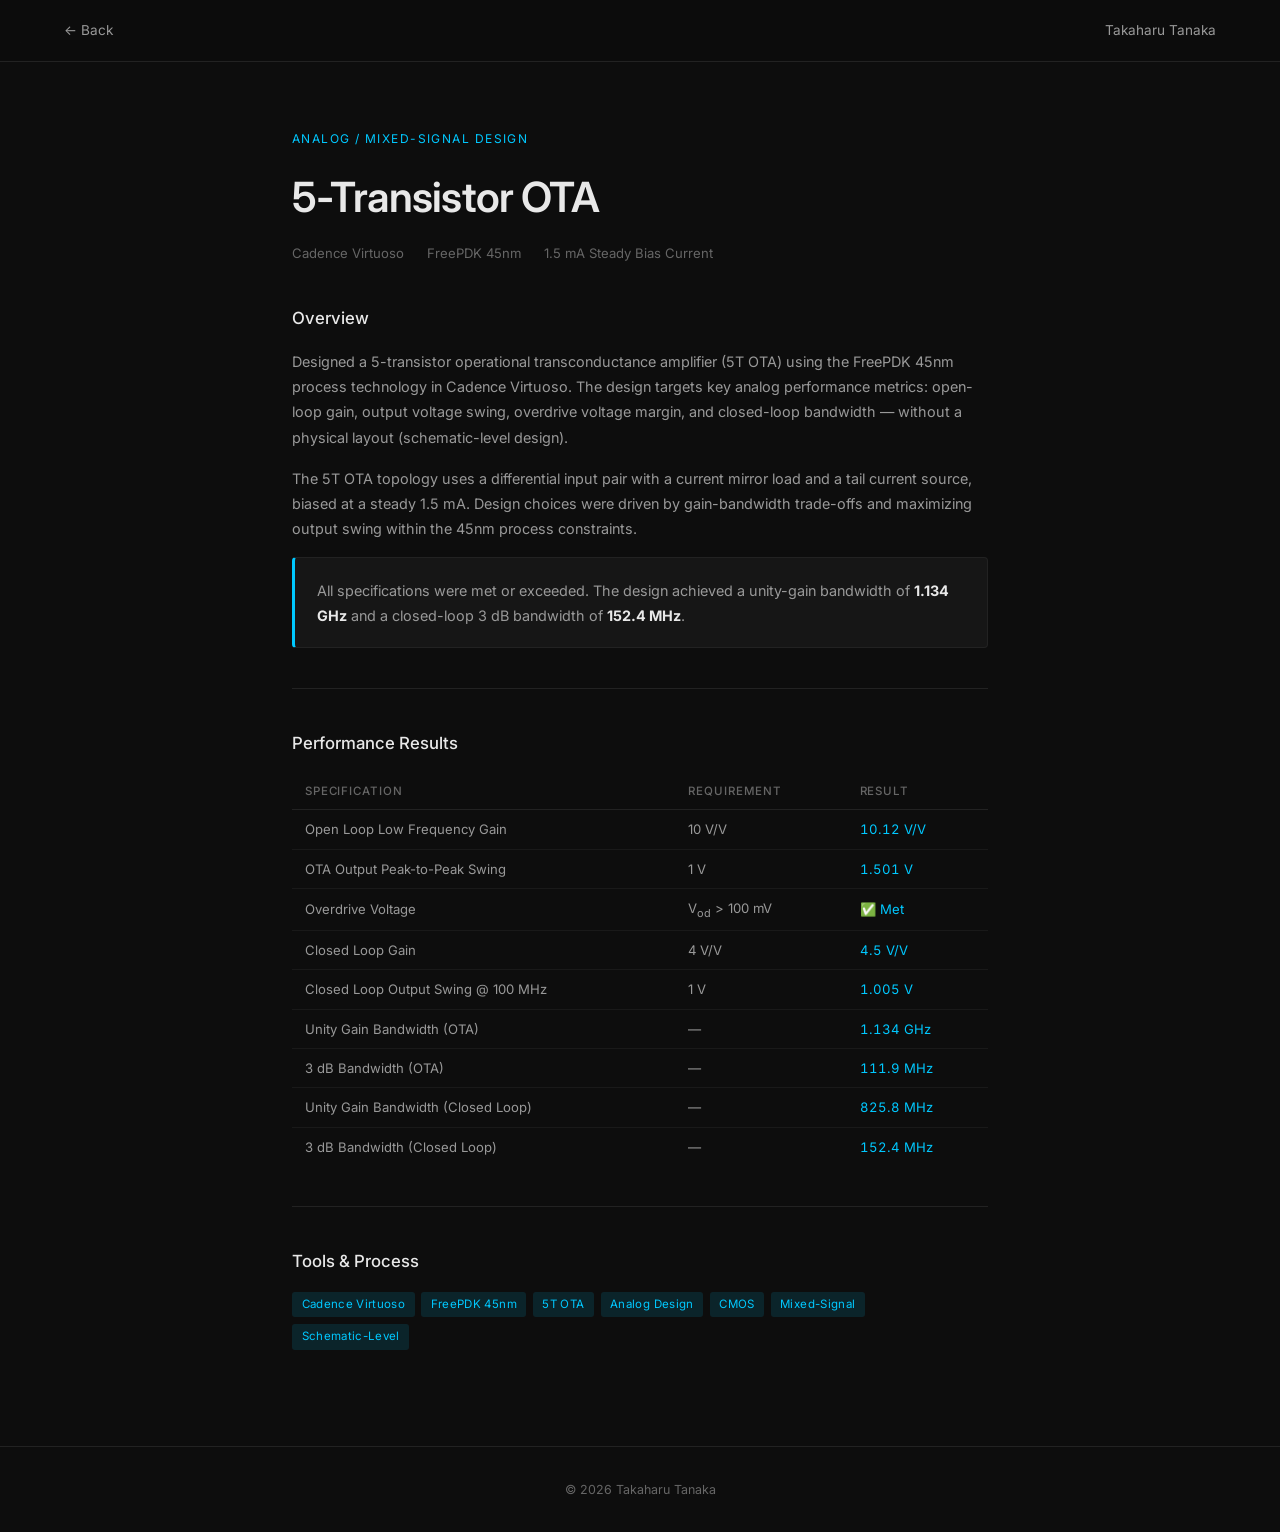
==== projects/5t-ota.html @ 10504272 "Initial portfolio commit" ====
<!DOCTYPE html>
<html lang="en">
<head>
  <meta charset="UTF-8" />
  <meta name="viewport" content="width=device-width, initial-scale=1.0" />
  <title>5T OTA Design — Takaharu Tanaka</title>
  <link href="https://fonts.googleapis.com/css2?family=Inter:wght@300;400;500;600&display=swap" rel="stylesheet" />
  <style>
    *, *::before, *::after { box-sizing: border-box; margin: 0; padding: 0; }
    :root {
      --bg: #0d0d0d; --surface: #161616; --border: #222;
      --accent: #00c8ff; --accent-dim: rgba(0,200,255,0.12);
      --text: #e8e8e8; --muted: #666; --sub: #999;
    }
    body { background: var(--bg); color: var(--text); font-family: 'Inter', sans-serif; font-size: 15px; line-height: 1.7; }

    nav {
      position: fixed; top: 0; left: 0; right: 0; z-index: 100;
      display: flex; justify-content: space-between; align-items: center;
      padding: 1.2rem 4rem;
      background: rgba(13,13,13,0.85); backdrop-filter: blur(12px);
      border-bottom: 1px solid var(--border);
    }
    nav a { color: var(--sub); text-decoration: none; font-size: 0.85rem; transition: color 0.2s; }
    nav a:hover { color: var(--accent); }
    nav .back { display: flex; align-items: center; gap: 0.4rem; }

    main { max-width: 760px; margin: 0 auto; padding: 8rem 2rem 6rem; }

    .project-tag {
      font-size: 0.75rem; letter-spacing: 0.12em; text-transform: uppercase;
      color: var(--accent); margin-bottom: 0.8rem;
    }
    h1 { font-size: clamp(1.8rem, 4vw, 2.6rem); font-weight: 600; letter-spacing: -0.02em; margin-bottom: 0.6rem; }
    .meta { font-size: 0.82rem; color: var(--muted); margin-bottom: 2.5rem; }
    .meta span { margin-right: 1.2rem; }

    .divider { width: 100%; height: 1px; background: var(--border); margin: 2.5rem 0; }

    h2 { font-size: 1.05rem; font-weight: 500; color: var(--text); margin-bottom: 1rem; }

    p { font-size: 0.9rem; color: var(--sub); line-height: 1.75; margin-bottom: 1rem; }

    .specs-table { width: 100%; border-collapse: collapse; font-size: 0.82rem; margin-bottom: 1.5rem; }
    .specs-table thead tr { border-bottom: 1px solid var(--border); }
    .specs-table th {
      text-align: left; padding: 0.5rem 0.8rem;
      color: var(--muted); font-weight: 500; font-size: 0.72rem;
      letter-spacing: 0.08em; text-transform: uppercase;
    }
    .specs-table td { padding: 0.5rem 0.8rem; color: var(--sub); border-bottom: 1px solid rgba(34,34,34,0.6); }
    .specs-table td:last-child { color: var(--accent); font-variant-numeric: tabular-nums; }
    .specs-table tr:last-child td { border-bottom: none; }

    .tag-row { display: flex; flex-wrap: wrap; gap: 0.4rem; margin-top: 0.5rem; }
    .tag {
      font-size: 0.72rem; background: var(--accent-dim); color: var(--accent);
      padding: 0.2rem 0.6rem; border-radius: 3px; letter-spacing: 0.03em;
    }

    .highlight-box {
      background: var(--surface); border: 1px solid var(--border);
      border-left: 3px solid var(--accent);
      border-radius: 4px; padding: 1.2rem 1.4rem; margin-bottom: 1.5rem;
    }
    .highlight-box p { margin-bottom: 0; }

    footer { text-align: center; padding: 2rem; font-size: 0.78rem; color: var(--muted); border-top: 1px solid var(--border); }
  </style>
</head>
<body>

<nav>
  <a class="back" href="../index.html">← Back</a>
  <a href="../index.html">Takaharu Tanaka</a>
</nav>

<main>
  <p class="project-tag">Analog / Mixed-Signal Design</p>
  <h1>5-Transistor OTA</h1>
  <div class="meta">
    <span>Cadence Virtuoso</span>
    <span>FreePDK 45nm</span>
    <span>1.5 mA Steady Bias Current</span>
  </div>

  <h2>Overview</h2>
  <p>
    Designed a 5-transistor operational transconductance amplifier (5T OTA) using the FreePDK 45nm process technology
    in Cadence Virtuoso. The design targets key analog performance metrics: open-loop gain, output voltage swing,
    overdrive voltage margin, and closed-loop bandwidth — without a physical layout (schematic-level design).
  </p>
  <p>
    The 5T OTA topology uses a differential input pair with a current mirror load and a tail current source,
    biased at a steady 1.5 mA. Design choices were driven by gain-bandwidth trade-offs and maximizing output swing
    within the 45nm process constraints.
  </p>

  <div class="highlight-box">
    <p>All specifications were met or exceeded. The design achieved a unity-gain bandwidth of <strong style="color:var(--text)">1.134 GHz</strong> and a closed-loop 3 dB bandwidth of <strong style="color:var(--text)">152.4 MHz</strong>.</p>
  </div>

  <div class="divider"></div>

  <h2>Performance Results</h2>
  <table class="specs-table">
    <thead>
      <tr>
        <th>Specification</th>
        <th>Requirement</th>
        <th>Result</th>
      </tr>
    </thead>
    <tbody>
      <tr><td>Open Loop Low Frequency Gain</td><td>10 V/V</td><td>10.12 V/V</td></tr>
      <tr><td>OTA Output Peak-to-Peak Swing</td><td>1 V</td><td>1.501 V</td></tr>
      <tr><td>Overdrive Voltage</td><td>V<sub>od</sub> &gt; 100 mV</td><td>✅ Met</td></tr>
      <tr><td>Closed Loop Gain</td><td>4 V/V</td><td>4.5 V/V</td></tr>
      <tr><td>Closed Loop Output Swing @ 100 MHz</td><td>1 V</td><td>1.005 V</td></tr>
      <tr><td>Unity Gain Bandwidth (OTA)</td><td>—</td><td>1.134 GHz</td></tr>
      <tr><td>3 dB Bandwidth (OTA)</td><td>—</td><td>111.9 MHz</td></tr>
      <tr><td>Unity Gain Bandwidth (Closed Loop)</td><td>—</td><td>825.8 MHz</td></tr>
      <tr><td>3 dB Bandwidth (Closed Loop)</td><td>—</td><td>152.4 MHz</td></tr>
    </tbody>
  </table>

  <div class="divider"></div>

  <h2>Tools & Process</h2>
  <div class="tag-row">
    <span class="tag">Cadence Virtuoso</span>
    <span class="tag">FreePDK 45nm</span>
    <span class="tag">5T OTA</span>
    <span class="tag">Analog Design</span>
    <span class="tag">CMOS</span>
    <span class="tag">Mixed-Signal</span>
    <span class="tag">Schematic-Level</span>
  </div>
</main>

<footer>&copy; 2026 Takaharu Tanaka</footer>
</body>
</html>
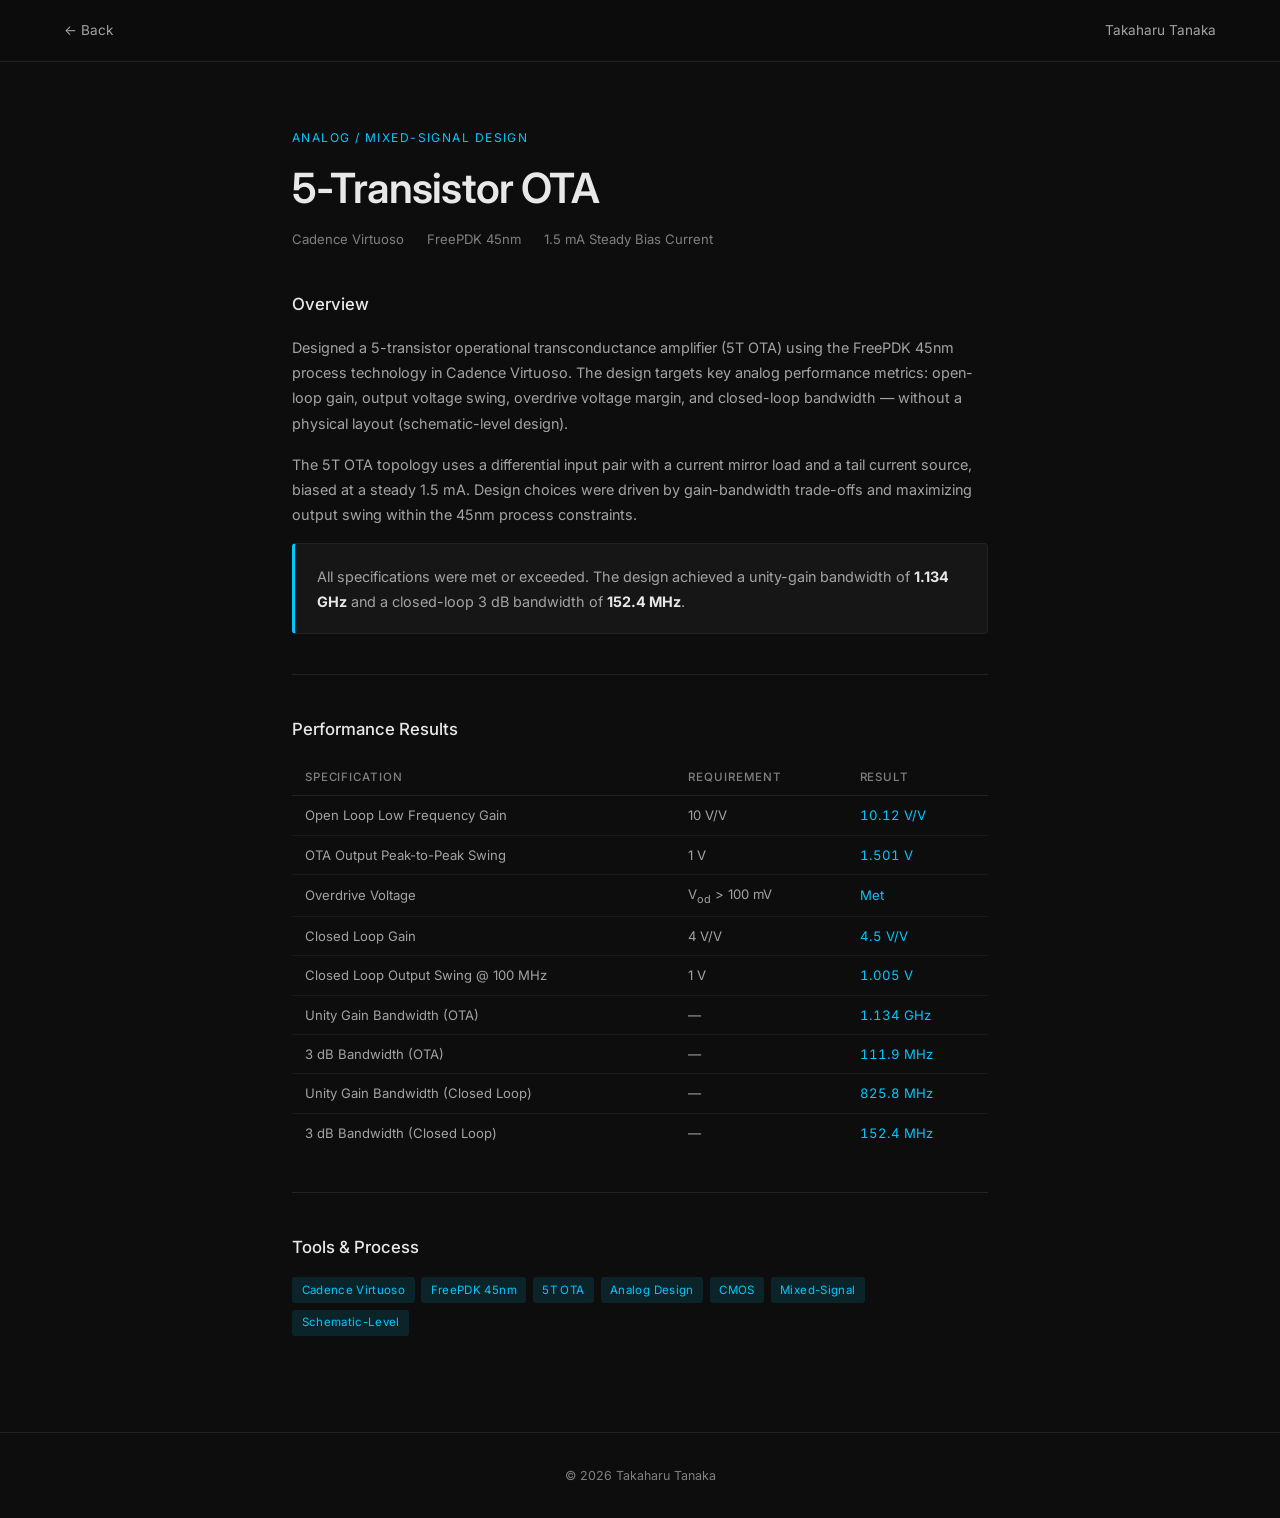
==== commit b6e28c98: "Extract shared stylesheet and fix accessibility, mobile, and metadata gaps - Move the five duplicate" ====
--- a/projects/5t-ota.html
+++ b/projects/5t-ota.html
@@ -4,71 +4,17 @@
   <meta charset="UTF-8" />
   <meta name="viewport" content="width=device-width, initial-scale=1.0" />
   <title>5T OTA Design — Takaharu Tanaka</title>
-  <link href="https://fonts.googleapis.com/css2?family=Inter:wght@300;400;500;600&display=swap" rel="stylesheet" />
-  <style>
-    *, *::before, *::after { box-sizing: border-box; margin: 0; padding: 0; }
-    :root {
-      --bg: #0d0d0d; --surface: #161616; --border: #222;
-      --accent: #00c8ff; --accent-dim: rgba(0,200,255,0.12);
-      --text: #e8e8e8; --muted: #666; --sub: #999;
-    }
-    body { background: var(--bg); color: var(--text); font-family: 'Inter', sans-serif; font-size: 15px; line-height: 1.7; }
-
-    nav {
-      position: fixed; top: 0; left: 0; right: 0; z-index: 100;
-      display: flex; justify-content: space-between; align-items: center;
-      padding: 1.2rem 4rem;
-      background: rgba(13,13,13,0.85); backdrop-filter: blur(12px);
-      border-bottom: 1px solid var(--border);
-    }
-    nav a { color: var(--sub); text-decoration: none; font-size: 0.85rem; transition: color 0.2s; }
-    nav a:hover { color: var(--accent); }
-    nav .back { display: flex; align-items: center; gap: 0.4rem; }
-
-    main { max-width: 760px; margin: 0 auto; padding: 8rem 2rem 6rem; }
-
-    .project-tag {
-      font-size: 0.75rem; letter-spacing: 0.12em; text-transform: uppercase;
-      color: var(--accent); margin-bottom: 0.8rem;
-    }
-    h1 { font-size: clamp(1.8rem, 4vw, 2.6rem); font-weight: 600; letter-spacing: -0.02em; margin-bottom: 0.6rem; }
-    .meta { font-size: 0.82rem; color: var(--muted); margin-bottom: 2.5rem; }
-    .meta span { margin-right: 1.2rem; }
-
-    .divider { width: 100%; height: 1px; background: var(--border); margin: 2.5rem 0; }
-
-    h2 { font-size: 1.05rem; font-weight: 500; color: var(--text); margin-bottom: 1rem; }
-
-    p { font-size: 0.9rem; color: var(--sub); line-height: 1.75; margin-bottom: 1rem; }
-
-    .specs-table { width: 100%; border-collapse: collapse; font-size: 0.82rem; margin-bottom: 1.5rem; }
-    .specs-table thead tr { border-bottom: 1px solid var(--border); }
-    .specs-table th {
-      text-align: left; padding: 0.5rem 0.8rem;
-      color: var(--muted); font-weight: 500; font-size: 0.72rem;
-      letter-spacing: 0.08em; text-transform: uppercase;
-    }
-    .specs-table td { padding: 0.5rem 0.8rem; color: var(--sub); border-bottom: 1px solid rgba(34,34,34,0.6); }
-    .specs-table td:last-child { color: var(--accent); font-variant-numeric: tabular-nums; }
-    .specs-table tr:last-child td { border-bottom: none; }
-
-    .tag-row { display: flex; flex-wrap: wrap; gap: 0.4rem; margin-top: 0.5rem; }
-    .tag {
-      font-size: 0.72rem; background: var(--accent-dim); color: var(--accent);
-      padding: 0.2rem 0.6rem; border-radius: 3px; letter-spacing: 0.03em;
-    }
-
-    .highlight-box {
-      background: var(--surface); border: 1px solid var(--border);
-      border-left: 3px solid var(--accent);
-      border-radius: 4px; padding: 1.2rem 1.4rem; margin-bottom: 1.5rem;
-    }
-    .highlight-box p { margin-bottom: 0; }
-
-    footer { text-align: center; padding: 2rem; font-size: 0.78rem; color: var(--muted); border-top: 1px solid var(--border); }
-  </style>
+  <meta name="description" content="5-transistor OTA designed in Cadence Virtuoso on FreePDK 45nm, meeting all target specs with 1.134 GHz unity-gain bandwidth." />
+  <meta property="og:type" content="website" />
+  <meta property="og:title" content="5T OTA Design | Takaharu Tanaka" />
+  <meta property="og:description" content="5-transistor OTA designed in Cadence Virtuoso on FreePDK 45nm, meeting all target specs with 1.134 GHz unity-gain bandwidth." />
+  <link rel="icon" type="image/svg+xml" href="../favicon.svg" />
+  <link rel="preconnect" href="https://fonts.googleapis.com" />
+  <link rel="preconnect" href="https://fonts.gstatic.com" crossorigin />
+  <link href="https://fonts.googleapis.com/css2?family=Inter:wght@400;500;600&display=swap" rel="stylesheet" />
+  <link rel="stylesheet" href="../style.css" />
 </head>
-<body>
+<body class="project">
 
 <nav>
   <a class="back" href="../index.html">← Back</a>
@@ -97,12 +43,13 @@
   </p>
 
   <div class="highlight-box">
-    <p>All specifications were met or exceeded. The design achieved a unity-gain bandwidth of <strong style="color:var(--text)">1.134 GHz</strong> and a closed-loop 3 dB bandwidth of <strong style="color:var(--text)">152.4 MHz</strong>.</p>
+    <p>All specifications were met or exceeded. The design achieved a unity-gain bandwidth of <strong>1.134 GHz</strong> and a closed-loop 3 dB bandwidth of <strong>152.4 MHz</strong>.</p>
   </div>
 
   <div class="divider"></div>
 
   <h2>Performance Results</h2>
+  <div class="table-wrap">
   <table class="specs-table">
     <thead>
       <tr>
@@ -114,7 +61,7 @@
     <tbody>
       <tr><td>Open Loop Low Frequency Gain</td><td>10 V/V</td><td>10.12 V/V</td></tr>
       <tr><td>OTA Output Peak-to-Peak Swing</td><td>1 V</td><td>1.501 V</td></tr>
-      <tr><td>Overdrive Voltage</td><td>V<sub>od</sub> &gt; 100 mV</td><td>✅ Met</td></tr>
+      <tr><td>Overdrive Voltage</td><td>V<sub>od</sub> &gt; 100 mV</td><td>Met</td></tr>
       <tr><td>Closed Loop Gain</td><td>4 V/V</td><td>4.5 V/V</td></tr>
       <tr><td>Closed Loop Output Swing @ 100 MHz</td><td>1 V</td><td>1.005 V</td></tr>
       <tr><td>Unity Gain Bandwidth (OTA)</td><td>—</td><td>1.134 GHz</td></tr>
@@ -123,6 +70,7 @@
       <tr><td>3 dB Bandwidth (Closed Loop)</td><td>—</td><td>152.4 MHz</td></tr>
     </tbody>
   </table>
+  </div>
 
   <div class="divider"></div>
 
--- a/style.css
+++ b/style.css
@@ -0,0 +1,448 @@
+*, *::before, *::after { box-sizing: border-box; margin: 0; padding: 0; }
+
+:root {
+  --bg: #0d0d0d;
+  --surface: #161616;
+  --border: #222;
+  --accent: #00c8ff;
+  --accent-dim: rgba(0, 200, 255, 0.12);
+  --text: #e8e8e8;
+  --muted: #808080;
+  --sub: #a3a3a3;
+}
+
+html { scroll-behavior: smooth; }
+
+body {
+  background: var(--bg);
+  color: var(--text);
+  font-family: 'Inter', sans-serif;
+  font-size: 15px;
+  line-height: 1.7;
+}
+
+/* NAV */
+nav {
+  position: fixed;
+  top: 0; left: 0; right: 0;
+  z-index: 100;
+  display: flex;
+  justify-content: space-between;
+  align-items: center;
+  padding: 1.2rem 4rem;
+  background: rgba(13, 13, 13, 0.85);
+  backdrop-filter: blur(12px);
+  border-bottom: 1px solid var(--border);
+}
+
+nav .logo {
+  font-size: 0.95rem;
+  font-weight: 500;
+  letter-spacing: 0.04em;
+  color: var(--text);
+  text-decoration: none;
+}
+
+nav ul {
+  list-style: none;
+  display: flex;
+  gap: 2.5rem;
+}
+
+nav ul a {
+  color: var(--sub);
+  text-decoration: none;
+  font-size: 0.85rem;
+  letter-spacing: 0.06em;
+  text-transform: uppercase;
+  transition: color 0.2s;
+}
+
+nav ul a:hover { color: var(--accent); }
+
+/* SECTIONS */
+section {
+  max-width: 800px;
+  margin: 0 auto;
+  padding: 6rem 2rem;
+}
+
+/* HERO */
+#hero {
+  min-height: 70vh;
+  display: flex;
+  flex-direction: column;
+  justify-content: center;
+  padding-top: 8rem;
+  padding-bottom: 3rem;
+}
+
+.hero-tag {
+  font-size: 0.8rem;
+  letter-spacing: 0.12em;
+  text-transform: uppercase;
+  color: var(--accent);
+  margin-bottom: 1.2rem;
+}
+
+h1 {
+  font-size: clamp(2.4rem, 6vw, 4rem);
+  font-weight: 600;
+  line-height: 1.15;
+  letter-spacing: -0.02em;
+  margin-bottom: 1.4rem;
+}
+
+.hero-desc {
+  font-size: 1.05rem;
+  color: var(--sub);
+  max-width: 540px;
+  margin-bottom: 2.5rem;
+}
+
+.hero-links {
+  display: flex;
+  gap: 1rem;
+  flex-wrap: wrap;
+}
+
+.btn {
+  display: inline-block;
+  padding: 0.6rem 1.4rem;
+  border-radius: 4px;
+  font-size: 0.85rem;
+  font-weight: 500;
+  text-decoration: none;
+  transition: all 0.2s;
+  letter-spacing: 0.02em;
+}
+
+.btn-primary {
+  background: var(--accent);
+  color: #000;
+}
+
+.btn-primary:hover { opacity: 0.85; }
+
+.btn-ghost {
+  border: 1px solid var(--border);
+  color: var(--sub);
+}
+
+.btn-ghost:hover { border-color: var(--accent); color: var(--accent); }
+
+/* SECTION HEADINGS */
+.section-label {
+  font-size: 0.75rem;
+  letter-spacing: 0.14em;
+  text-transform: uppercase;
+  color: var(--accent);
+  margin-bottom: 0.6rem;
+}
+
+h2 {
+  font-size: 1.7rem;
+  font-weight: 600;
+  letter-spacing: -0.01em;
+  margin-bottom: 2.5rem;
+  color: var(--text);
+}
+
+/* DIVIDER */
+.divider {
+  width: 100%;
+  height: 1px;
+  background: var(--border);
+  margin-bottom: 3rem;
+}
+
+/* EXPERIENCE */
+.timeline { display: flex; flex-direction: column; gap: 0; }
+
+.timeline-item {
+  display: grid;
+  grid-template-columns: 140px 1fr;
+  gap: 0 2rem;
+  padding: 1.8rem 0;
+  border-bottom: 1px solid var(--border);
+}
+
+.timeline-item:last-child { border-bottom: none; }
+
+.timeline-date {
+  font-size: 0.78rem;
+  color: var(--muted);
+  padding-top: 0.15rem;
+  line-height: 1.5;
+}
+
+.timeline-content h3 {
+  font-size: 0.95rem;
+  font-weight: 500;
+  color: var(--text);
+  margin-bottom: 0.2rem;
+}
+
+.timeline-content .org-line {
+  font-size: 0.82rem;
+  margin-bottom: 0.6rem;
+}
+
+.timeline-content .org { color: var(--accent); }
+
+.timeline-content .type { color: var(--muted); }
+
+.group-label {
+  font-size: 0.72rem;
+  letter-spacing: 0.14em;
+  text-transform: uppercase;
+  color: var(--muted);
+  margin-bottom: 0.2rem;
+}
+
+.timeline + .group-label { margin-top: 3.5rem; }
+
+.timeline-content .read-more {
+  display: inline-block;
+  margin-top: 0.7rem;
+  font-size: 0.8rem;
+  color: var(--accent);
+  text-decoration: none;
+}
+
+.timeline-content .read-more:hover { text-decoration: underline; }
+
+.timeline-content p {
+  font-size: 0.85rem;
+  color: var(--sub);
+  line-height: 1.65;
+}
+
+.timeline-content p a {
+  color: var(--accent);
+  text-decoration: none;
+  white-space: nowrap;
+}
+
+.timeline-content p a:hover { text-decoration: underline; }
+
+.timeline-content ul {
+  margin-top: 0.4rem;
+  padding-left: 1rem;
+  font-size: 0.85rem;
+  color: var(--sub);
+  line-height: 1.8;
+}
+
+/* PROJECTS (cards) */
+.projects-grid {
+  display: grid;
+  grid-template-columns: 1fr 1fr;
+  gap: 1rem;
+}
+
+.card {
+  background: var(--surface);
+  border: 1px solid var(--border);
+  border-radius: 6px;
+  padding: 1.2rem 1.4rem;
+  text-decoration: none;
+  display: flex;
+  flex-direction: column;
+  gap: 0.5rem;
+  transition: border-color 0.2s, transform 0.2s;
+}
+
+.card:hover { border-color: var(--accent); transform: translateY(-2px); }
+
+.card h3 {
+  font-size: 0.88rem;
+  font-weight: 500;
+  color: var(--text);
+  display: flex;
+  justify-content: space-between;
+  align-items: flex-start;
+  gap: 0.5rem;
+}
+
+.card h3 .arrow {
+  color: var(--muted);
+  font-size: 0.8rem;
+  flex-shrink: 0;
+  transition: color 0.2s;
+}
+
+.card:hover h3 .arrow { color: var(--accent); }
+
+.card p {
+  font-size: 0.8rem;
+  color: var(--muted);
+  line-height: 1.55;
+}
+
+.tag-row { display: flex; flex-wrap: wrap; gap: 0.35rem; margin-top: 0.2rem; }
+
+.tag {
+  font-size: 0.68rem;
+  background: var(--accent-dim);
+  color: var(--accent);
+  padding: 0.15rem 0.5rem;
+  border-radius: 3px;
+  letter-spacing: 0.03em;
+}
+
+/* CONTACT */
+.contact-grid {
+  display: grid;
+  grid-template-columns: 1fr 1fr;
+  gap: 1rem;
+}
+
+.contact-item {
+  display: flex;
+  flex-direction: column;
+  gap: 0.2rem;
+}
+
+.contact-item .label {
+  font-size: 0.72rem;
+  text-transform: uppercase;
+  letter-spacing: 0.1em;
+  color: var(--muted);
+}
+
+.contact-item a,
+.contact-item .value {
+  color: var(--sub);
+  text-decoration: none;
+  font-size: 0.9rem;
+  transition: color 0.2s;
+}
+
+.contact-item a:hover { color: var(--accent); }
+
+/* FOOTER */
+footer {
+  text-align: center;
+  padding: 2rem;
+  font-size: 0.78rem;
+  color: var(--muted);
+  border-top: 1px solid var(--border);
+}
+
+/* PROJECT PAGES (body.project) */
+.project nav a {
+  color: var(--sub);
+  text-decoration: none;
+  font-size: 0.85rem;
+  transition: color 0.2s;
+}
+
+.project nav a:hover { color: var(--accent); }
+
+.project main { max-width: 760px; margin: 0 auto; padding: 8rem 2rem 6rem; }
+
+.project-tag {
+  font-size: 0.75rem;
+  letter-spacing: 0.12em;
+  text-transform: uppercase;
+  color: var(--accent);
+  margin-bottom: 0.8rem;
+}
+
+.project h1 {
+  font-size: clamp(1.8rem, 4vw, 2.6rem);
+  line-height: 1.3;
+  margin-bottom: 0.8rem;
+}
+
+.project h2 { font-size: 1.05rem; font-weight: 500; letter-spacing: normal; margin-bottom: 1rem; }
+
+.project p { font-size: 0.9rem; color: var(--sub); line-height: 1.75; margin-bottom: 1rem; }
+
+.project p.project-tag { font-size: 0.75rem; color: var(--accent); line-height: 1.7; margin-bottom: 0.8rem; }
+
+.project main ul { padding-left: 1.2rem; margin-bottom: 1rem; }
+
+.project main ul li { font-size: 0.9rem; color: var(--sub); line-height: 1.8; }
+
+.project .divider { margin: 2.5rem 0; }
+
+.project .tag-row { gap: 0.4rem; margin-top: 0.5rem; }
+
+.project .tag { font-size: 0.72rem; padding: 0.2rem 0.6rem; }
+
+.meta { font-size: 0.82rem; color: var(--muted); margin-bottom: 2.5rem; }
+
+.meta span { display: inline-block; margin-right: 1.2rem; }
+
+.highlight-box {
+  background: var(--surface);
+  border: 1px solid var(--border);
+  border-left: 3px solid var(--accent);
+  border-radius: 4px;
+  padding: 1.2rem 1.4rem;
+  margin-bottom: 1.5rem;
+}
+
+.highlight-box p { margin-bottom: 0; }
+
+.highlight-box strong { color: var(--text); }
+
+.table-wrap { overflow-x: auto; margin-bottom: 1.5rem; }
+
+.specs-table { width: 100%; border-collapse: collapse; font-size: 0.82rem; }
+
+.specs-table thead tr { border-bottom: 1px solid var(--border); }
+
+.specs-table th {
+  text-align: left;
+  padding: 0.5rem 0.8rem;
+  color: var(--muted);
+  font-weight: 500;
+  font-size: 0.72rem;
+  letter-spacing: 0.08em;
+  text-transform: uppercase;
+}
+
+.specs-table td { padding: 0.5rem 0.8rem; color: var(--sub); border-bottom: 1px solid rgba(34, 34, 34, 0.6); }
+
+.specs-table td:last-child { color: var(--accent); font-variant-numeric: tabular-nums; }
+
+.specs-table tr:last-child td { border-bottom: none; }
+
+.stat-row { display: grid; grid-template-columns: repeat(3, 1fr); gap: 1rem; margin-bottom: 1.5rem; }
+
+.stat { background: var(--surface); border: 1px solid var(--border); border-radius: 6px; padding: 1rem; text-align: center; }
+
+.stat .value { font-size: 1.3rem; font-weight: 600; color: var(--accent); display: block; }
+
+.stat .label { font-size: 0.72rem; color: var(--muted); text-transform: uppercase; letter-spacing: 0.08em; }
+
+.role-timeline { display: flex; flex-direction: column; gap: 0; }
+
+.role-item { display: grid; grid-template-columns: 150px 1fr; gap: 0 1.5rem; padding: 1.2rem 0; border-bottom: 1px solid var(--border); }
+
+.role-item:last-child { border-bottom: none; }
+
+.role-date { font-size: 0.78rem; color: var(--muted); }
+
+.role-content h3 { font-size: 0.88rem; font-weight: 500; color: var(--text); margin-bottom: 0.3rem; }
+
+.role-content p { margin-bottom: 0; }
+
+/* RESPONSIVE */
+@media (max-width: 640px) {
+  nav { padding: 1rem 1.25rem; }
+  nav ul { gap: 1rem; }
+  nav ul a { font-size: 0.75rem; letter-spacing: 0.04em; }
+  .timeline-item { grid-template-columns: 1fr; gap: 0.3rem; }
+  .projects-grid { grid-template-columns: 1fr; }
+  .contact-grid { grid-template-columns: 1fr; }
+  .project main { padding: 6.5rem 1.25rem 4rem; }
+  .role-item { grid-template-columns: 1fr; gap: 0.3rem; }
+  .stat-row { gap: 0.5rem; }
+  .stat { padding: 0.8rem 0.4rem; }
+  .stat .value { font-size: 1.05rem; }
+  .stat .label { font-size: 0.62rem; letter-spacing: 0.04em; display: block; line-height: 1.4; }
+}
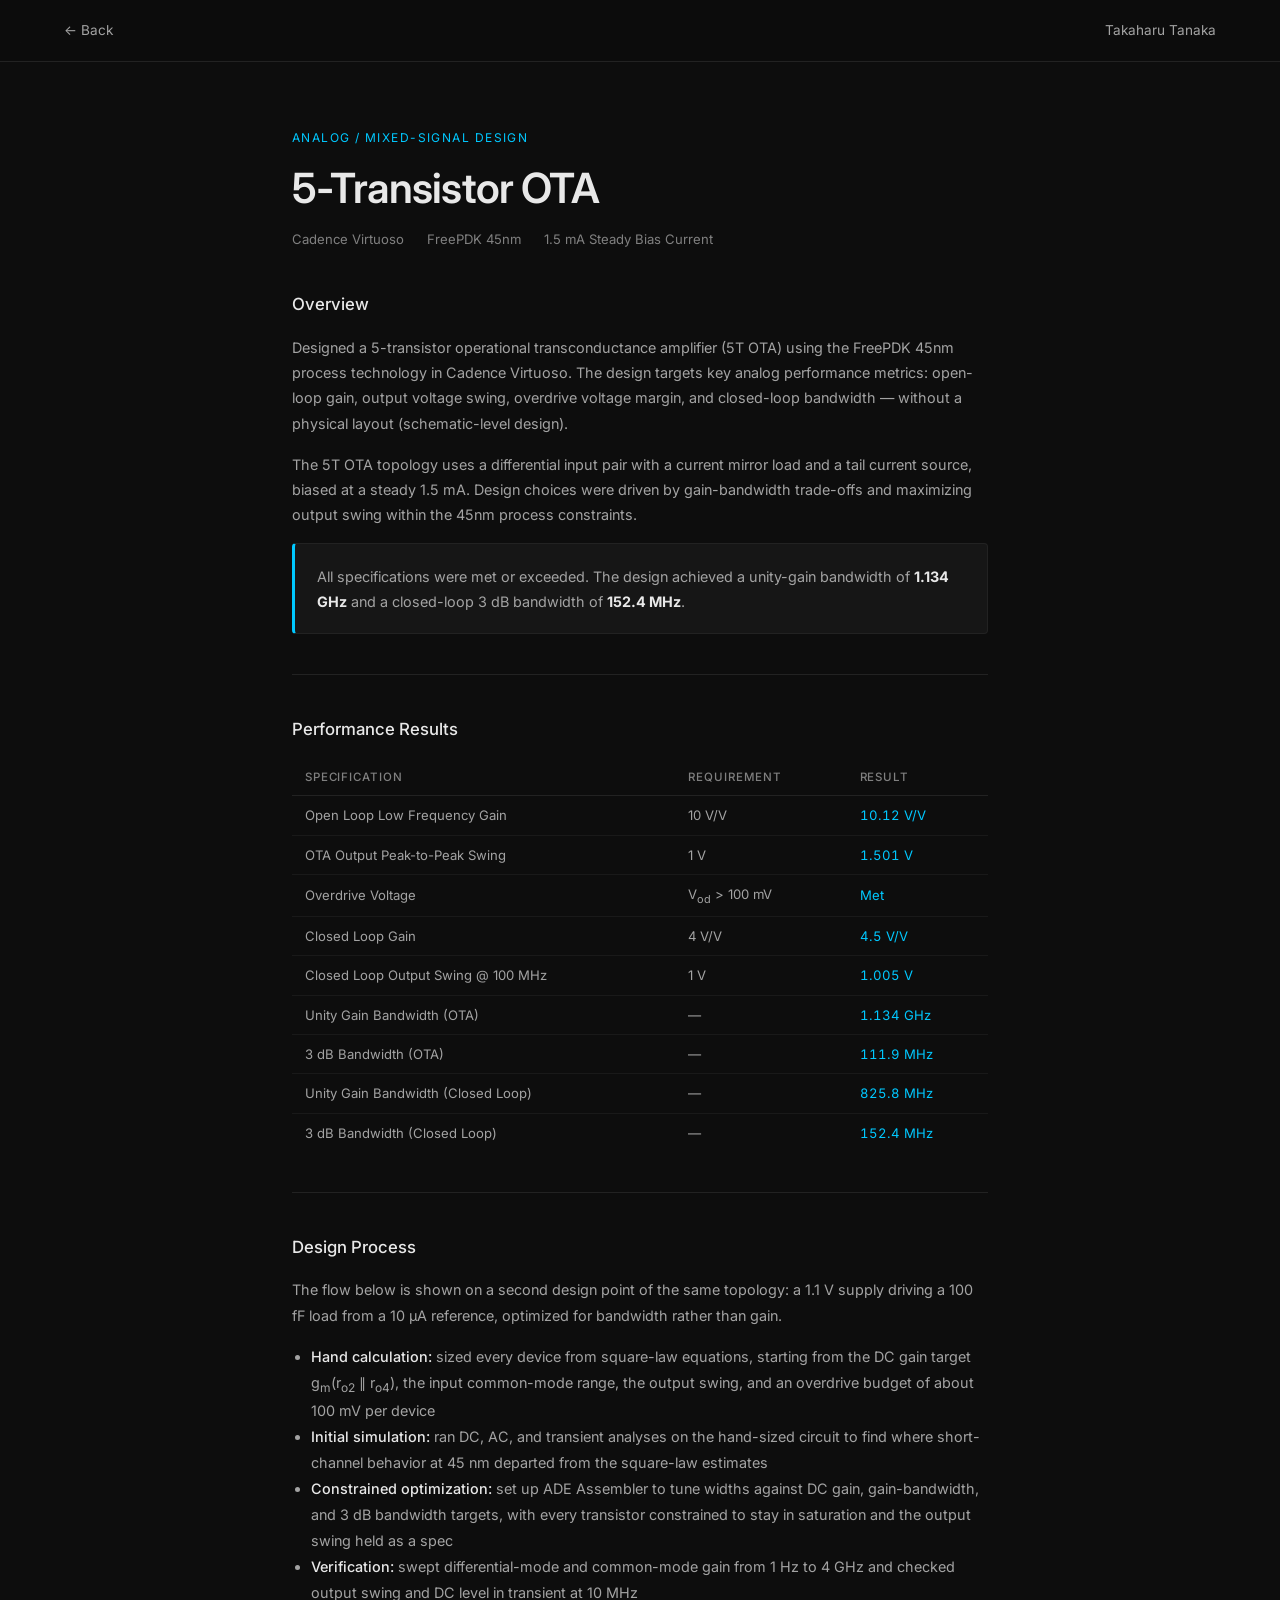
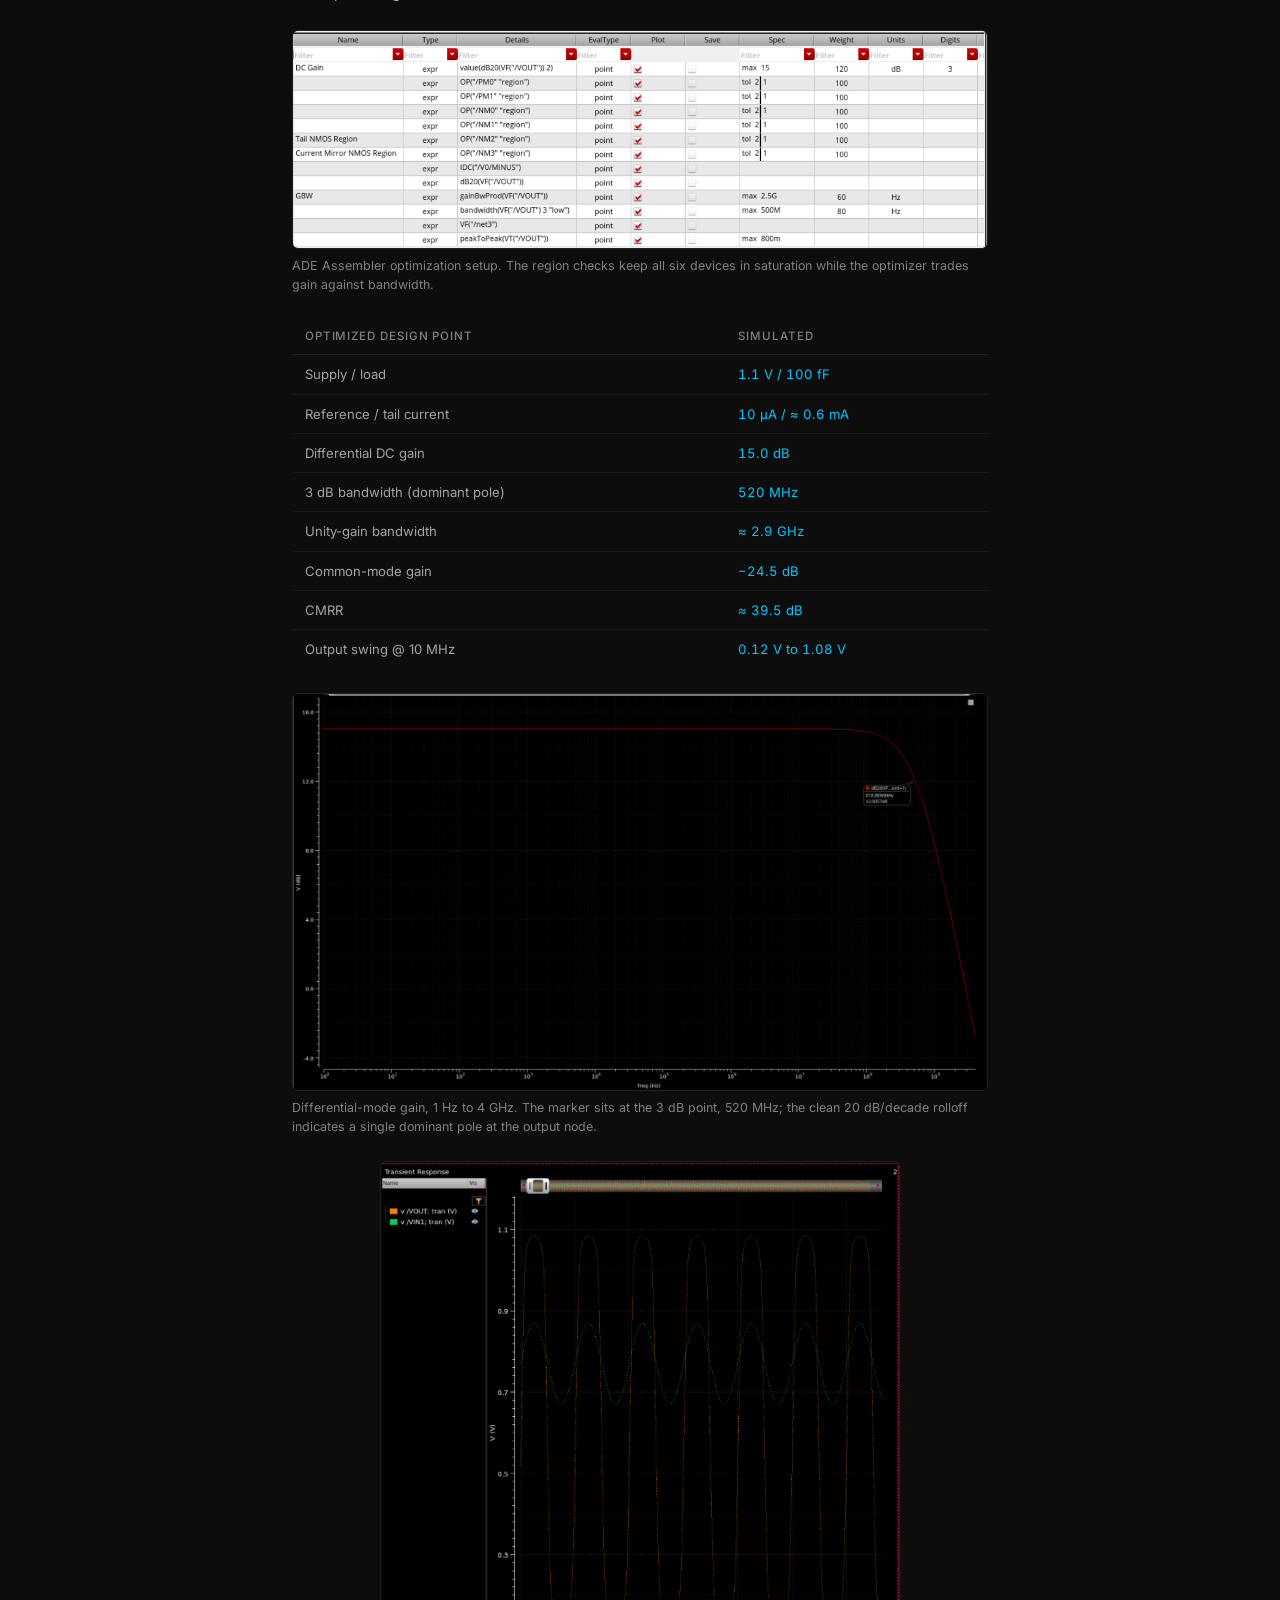
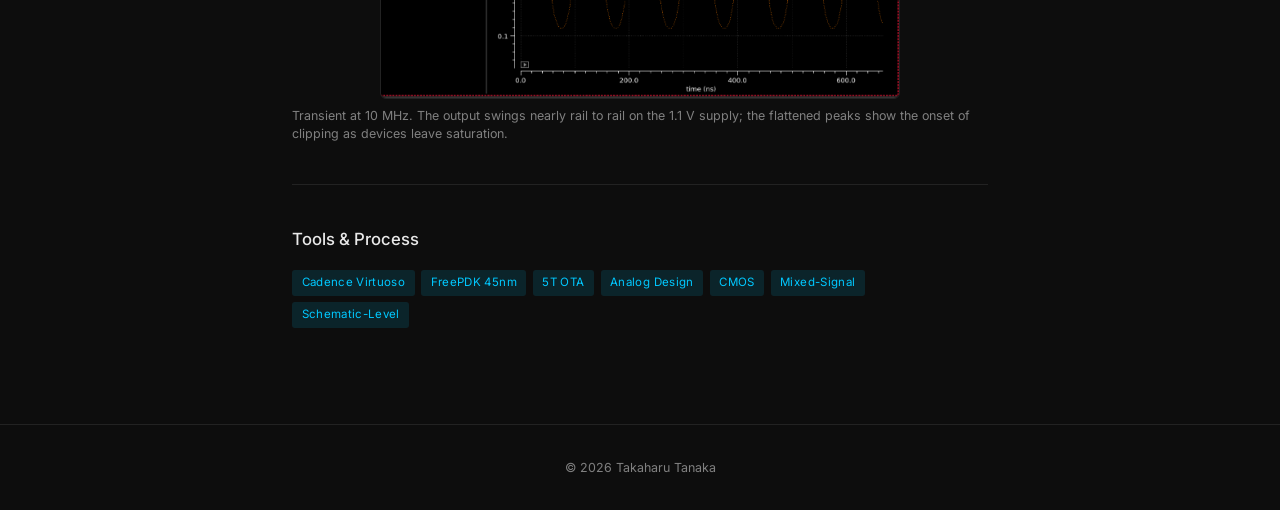
==== commit cd9bc80d: "Add OTA design-process section, crop figures, drop converter schematic - 5T OTA page: design-process" ====
--- a/projects/5t-ota.html
+++ b/projects/5t-ota.html
@@ -74,6 +74,53 @@
 
   <div class="divider"></div>
 
+  <h2>Design Process</h2>
+  <p>
+    The flow below is shown on a second design point of the same topology: a 1.1 V supply driving a 100 fF load
+    from a 10 µA reference, optimized for bandwidth rather than gain.
+  </p>
+  <ul>
+    <li><strong>Hand calculation:</strong> sized every device from square-law equations, starting from the DC gain target g<sub>m</sub>(r<sub>o2</sub> ∥ r<sub>o4</sub>), the input common-mode range, the output swing, and an overdrive budget of about 100 mV per device</li>
+    <li><strong>Initial simulation:</strong> ran DC, AC, and transient analyses on the hand-sized circuit to find where short-channel behavior at 45 nm departed from the square-law estimates</li>
+    <li><strong>Constrained optimization:</strong> set up ADE Assembler to tune widths against DC gain, gain-bandwidth, and 3 dB bandwidth targets, with every transistor constrained to stay in saturation and the output swing held as a spec</li>
+    <li><strong>Verification:</strong> swept differential-mode and common-mode gain from 1 Hz to 4 GHz and checked output swing and DC level in transient at 10 MHz</li>
+  </ul>
+
+  <figure>
+    <img src="../images/5t-ota/optimizer-setup.png" alt="ADE Assembler outputs table: DC gain, operating region of all six transistors, gain-bandwidth product, 3 dB bandwidth, and peak-to-peak output swing, each with a spec and weight" loading="lazy" />
+    <figcaption>ADE Assembler optimization setup. The region checks keep all six devices in saturation while the optimizer trades gain against bandwidth.</figcaption>
+  </figure>
+
+  <div class="table-wrap">
+  <table class="specs-table">
+    <thead>
+      <tr><th>Optimized design point</th><th>Simulated</th></tr>
+    </thead>
+    <tbody>
+      <tr><td>Supply / load</td><td>1.1 V / 100 fF</td></tr>
+      <tr><td>Reference / tail current</td><td>10 µA / ≈ 0.6 mA</td></tr>
+      <tr><td>Differential DC gain</td><td>15.0 dB</td></tr>
+      <tr><td>3 dB bandwidth (dominant pole)</td><td>520 MHz</td></tr>
+      <tr><td>Unity-gain bandwidth</td><td>≈ 2.9 GHz</td></tr>
+      <tr><td>Common-mode gain</td><td>−24.5 dB</td></tr>
+      <tr><td>CMRR</td><td>≈ 39.5 dB</td></tr>
+      <tr><td>Output swing @ 10 MHz</td><td>0.12 V to 1.08 V</td></tr>
+    </tbody>
+  </table>
+  </div>
+
+  <figure>
+    <img src="../images/5t-ota/dm-gain.png" alt="Differential-mode gain versus frequency from 1 Hz to 4 GHz: flat at 15 dB, 3 dB point marked at 520 MHz, single-pole rolloff crossing 0 dB near 2.9 GHz" loading="lazy" />
+    <figcaption>Differential-mode gain, 1 Hz to 4 GHz. The marker sits at the 3 dB point, 520 MHz; the clean 20 dB/decade rolloff indicates a single dominant pole at the output node.</figcaption>
+  </figure>
+
+  <figure>
+    <img class="narrow" src="../images/5t-ota/transient.png" alt="Transient simulation at 10 MHz: output swinging from about 0.12 V to 1.08 V on a 1.1 V supply, with the input sinusoid overlaid" loading="lazy" />
+    <figcaption>Transient at 10 MHz. The output swings nearly rail to rail on the 1.1 V supply; the flattened peaks show the onset of clipping as devices leave saturation.</figcaption>
+  </figure>
+
+  <div class="divider"></div>
+
   <h2>Tools & Process</h2>
   <div class="tag-row">
     <span class="tag">Cadence Virtuoso</span>
--- a/style.css
+++ b/style.css
@@ -388,6 +388,28 @@
 .highlight-box p { margin-bottom: 0; }
 
 .highlight-box strong { color: var(--text); }
+
+.project main li strong { color: var(--text); font-weight: 500; }
+
+figure { margin: 1.5rem 0; }
+
+figure img {
+  display: block;
+  width: 100%;
+  height: auto;
+  border: 1px solid var(--border);
+  border-radius: 6px;
+}
+
+figure img.on-white { background: #fff; padding: 0.5rem; }
+
+figure img.narrow { max-width: 520px; margin: 0 auto; }
+
+figure .img-scroll { overflow-x: auto; border: 1px solid var(--border); border-radius: 6px; }
+
+figure .img-scroll img { width: 1100px; max-width: none; border: none; border-radius: 0; }
+
+figcaption { font-size: 0.78rem; color: var(--muted); margin-top: 0.5rem; line-height: 1.5; }
 
 .table-wrap { overflow-x: auto; margin-bottom: 1.5rem; }
 
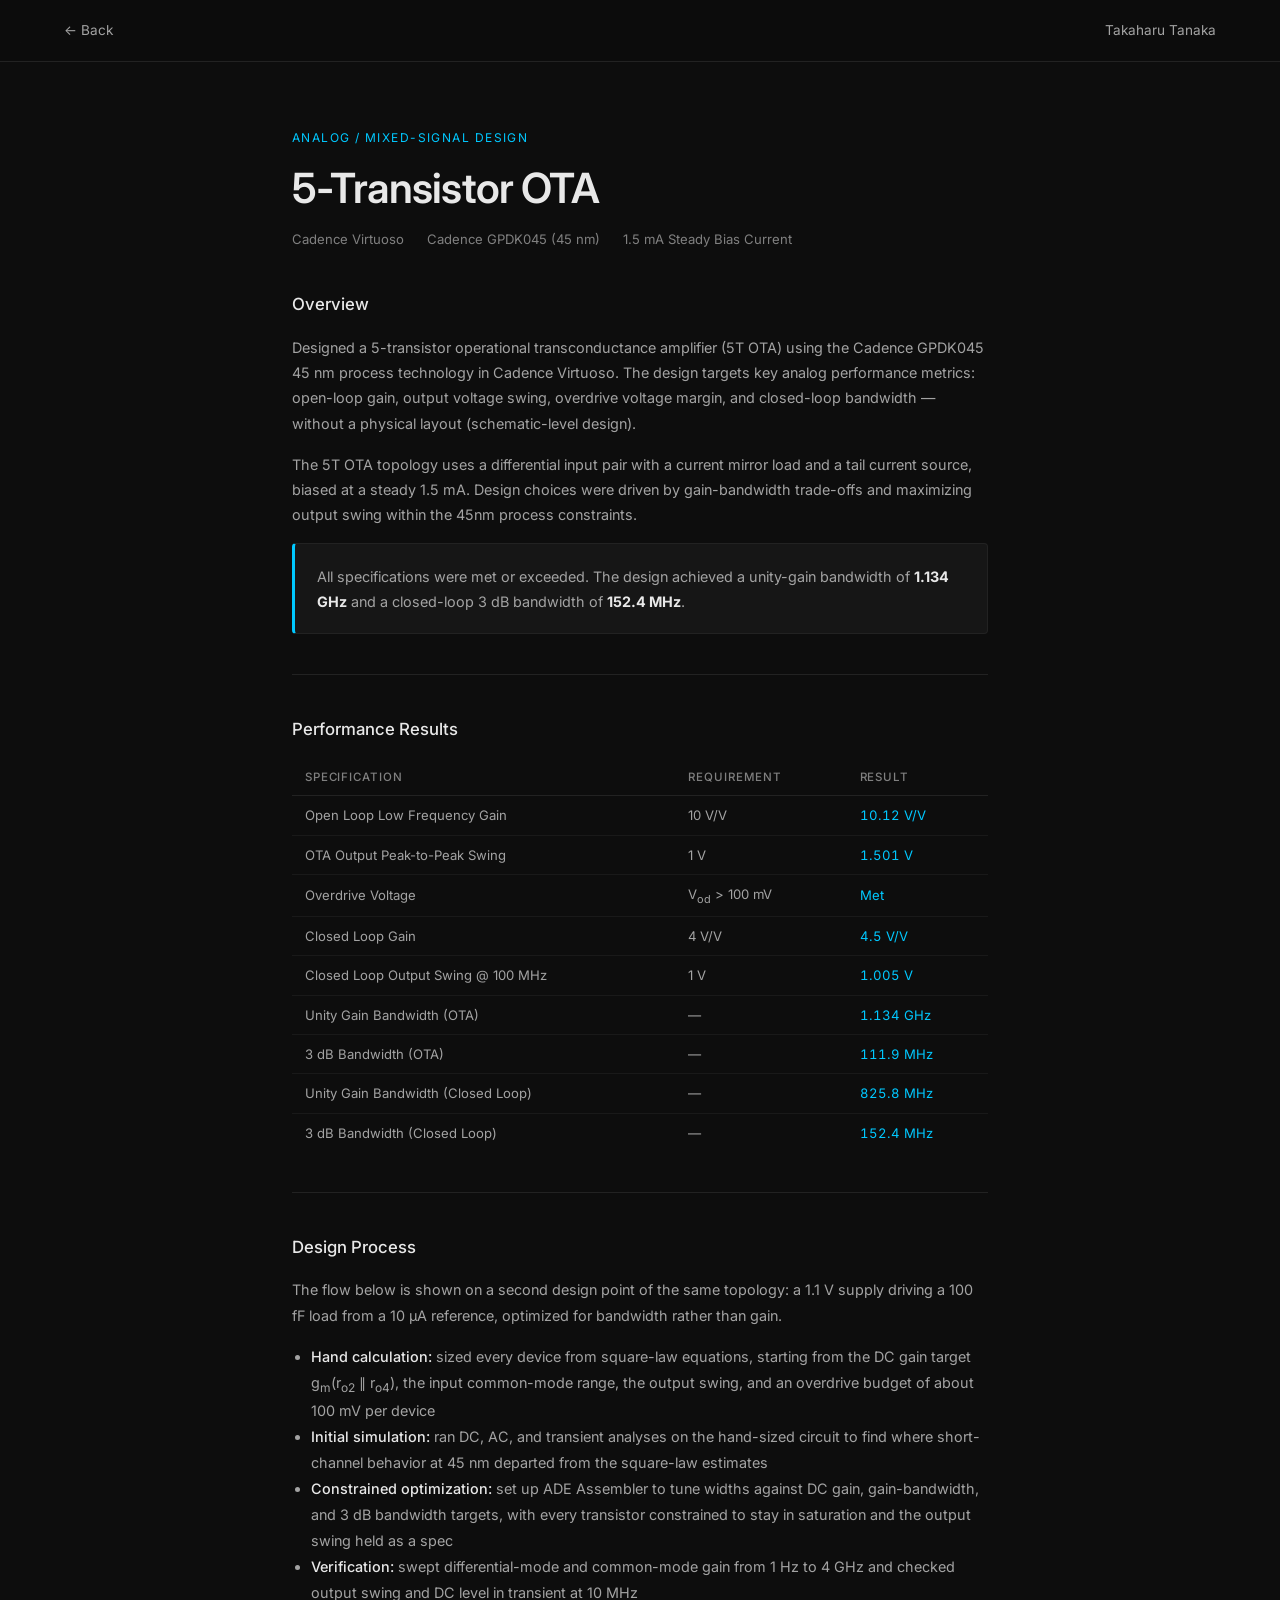
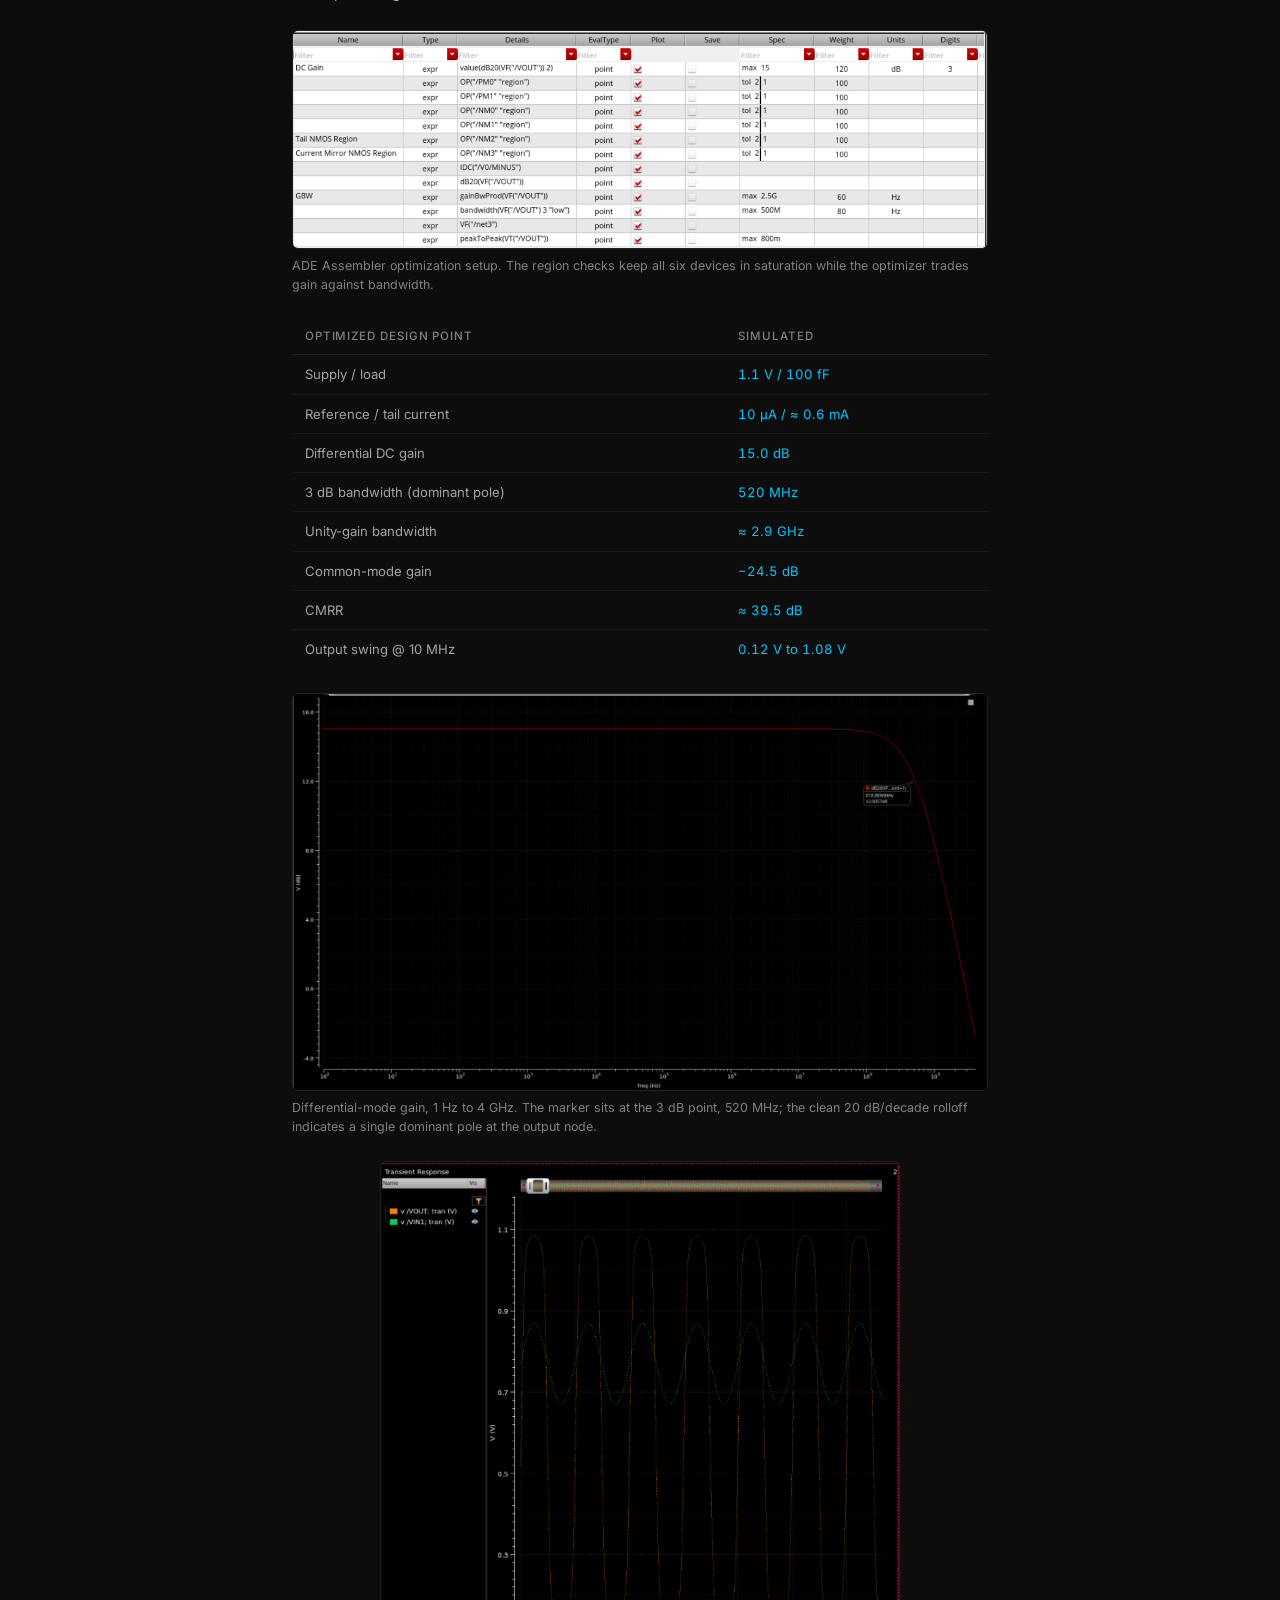
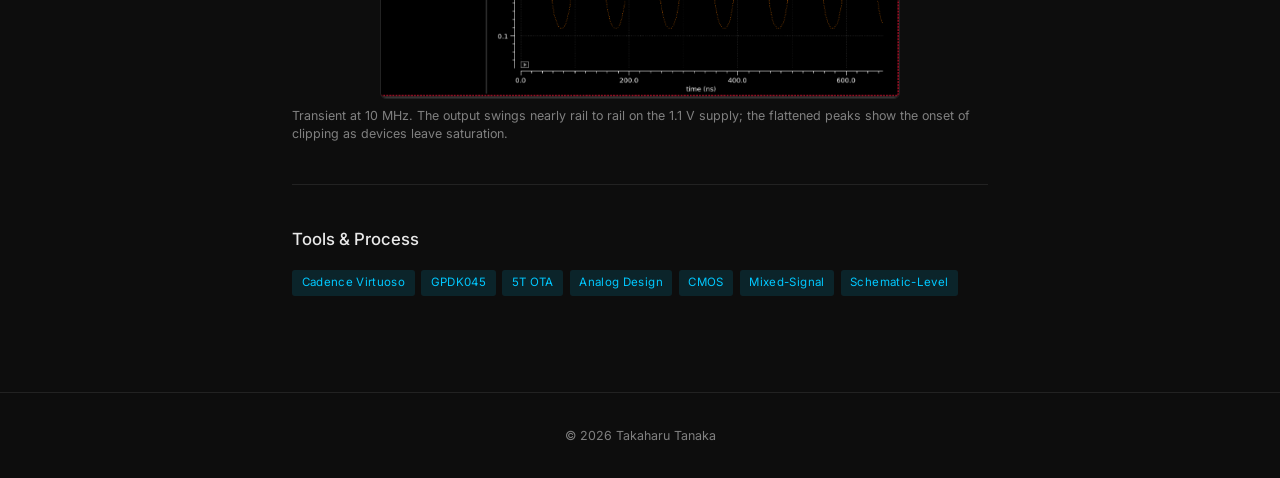
==== commit da775445: "Correct OTA process name from FreePDK to Cadence GPDK045 Co-Authored-By: Claude Fable 5.1 <noreply@a" ====
--- a/projects/5t-ota.html
+++ b/projects/5t-ota.html
@@ -4,10 +4,10 @@
   <meta charset="UTF-8" />
   <meta name="viewport" content="width=device-width, initial-scale=1.0" />
   <title>5T OTA Design — Takaharu Tanaka</title>
-  <meta name="description" content="5-transistor OTA designed in Cadence Virtuoso on FreePDK 45nm, meeting all target specs with 1.134 GHz unity-gain bandwidth." />
+  <meta name="description" content="5-transistor OTA designed in Cadence Virtuoso on the GPDK045 45 nm process, meeting all target specs with 1.134 GHz unity-gain bandwidth." />
   <meta property="og:type" content="website" />
   <meta property="og:title" content="5T OTA Design | Takaharu Tanaka" />
-  <meta property="og:description" content="5-transistor OTA designed in Cadence Virtuoso on FreePDK 45nm, meeting all target specs with 1.134 GHz unity-gain bandwidth." />
+  <meta property="og:description" content="5-transistor OTA designed in Cadence Virtuoso on the GPDK045 45 nm process, meeting all target specs with 1.134 GHz unity-gain bandwidth." />
   <link rel="icon" type="image/svg+xml" href="../favicon.svg" />
   <link rel="preconnect" href="https://fonts.googleapis.com" />
   <link rel="preconnect" href="https://fonts.gstatic.com" crossorigin />
@@ -26,13 +26,13 @@
   <h1>5-Transistor OTA</h1>
   <div class="meta">
     <span>Cadence Virtuoso</span>
-    <span>FreePDK 45nm</span>
+    <span>Cadence GPDK045 (45 nm)</span>
     <span>1.5 mA Steady Bias Current</span>
   </div>
 
   <h2>Overview</h2>
   <p>
-    Designed a 5-transistor operational transconductance amplifier (5T OTA) using the FreePDK 45nm process technology
+    Designed a 5-transistor operational transconductance amplifier (5T OTA) using the Cadence GPDK045 45 nm process technology
     in Cadence Virtuoso. The design targets key analog performance metrics: open-loop gain, output voltage swing,
     overdrive voltage margin, and closed-loop bandwidth — without a physical layout (schematic-level design).
   </p>
@@ -124,7 +124,7 @@
   <h2>Tools & Process</h2>
   <div class="tag-row">
     <span class="tag">Cadence Virtuoso</span>
-    <span class="tag">FreePDK 45nm</span>
+    <span class="tag">GPDK045</span>
     <span class="tag">5T OTA</span>
     <span class="tag">Analog Design</span>
     <span class="tag">CMOS</span>
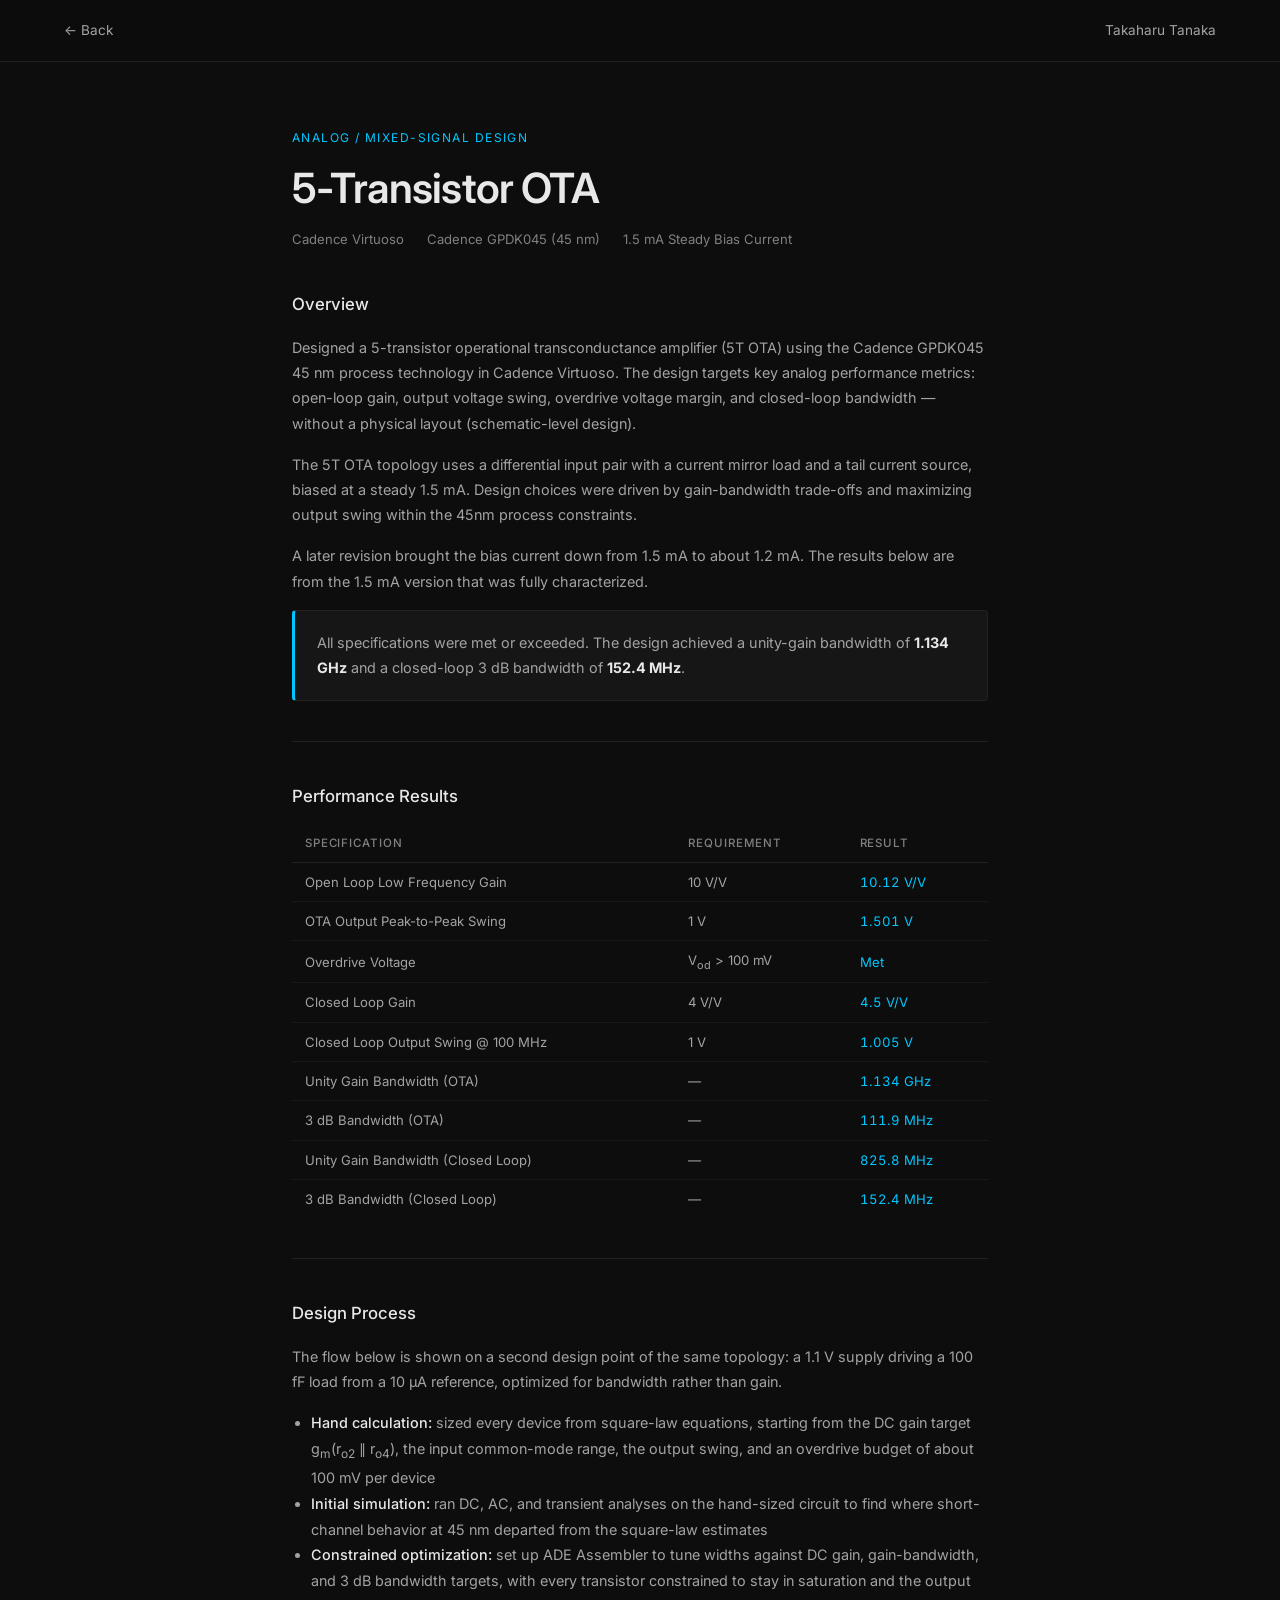
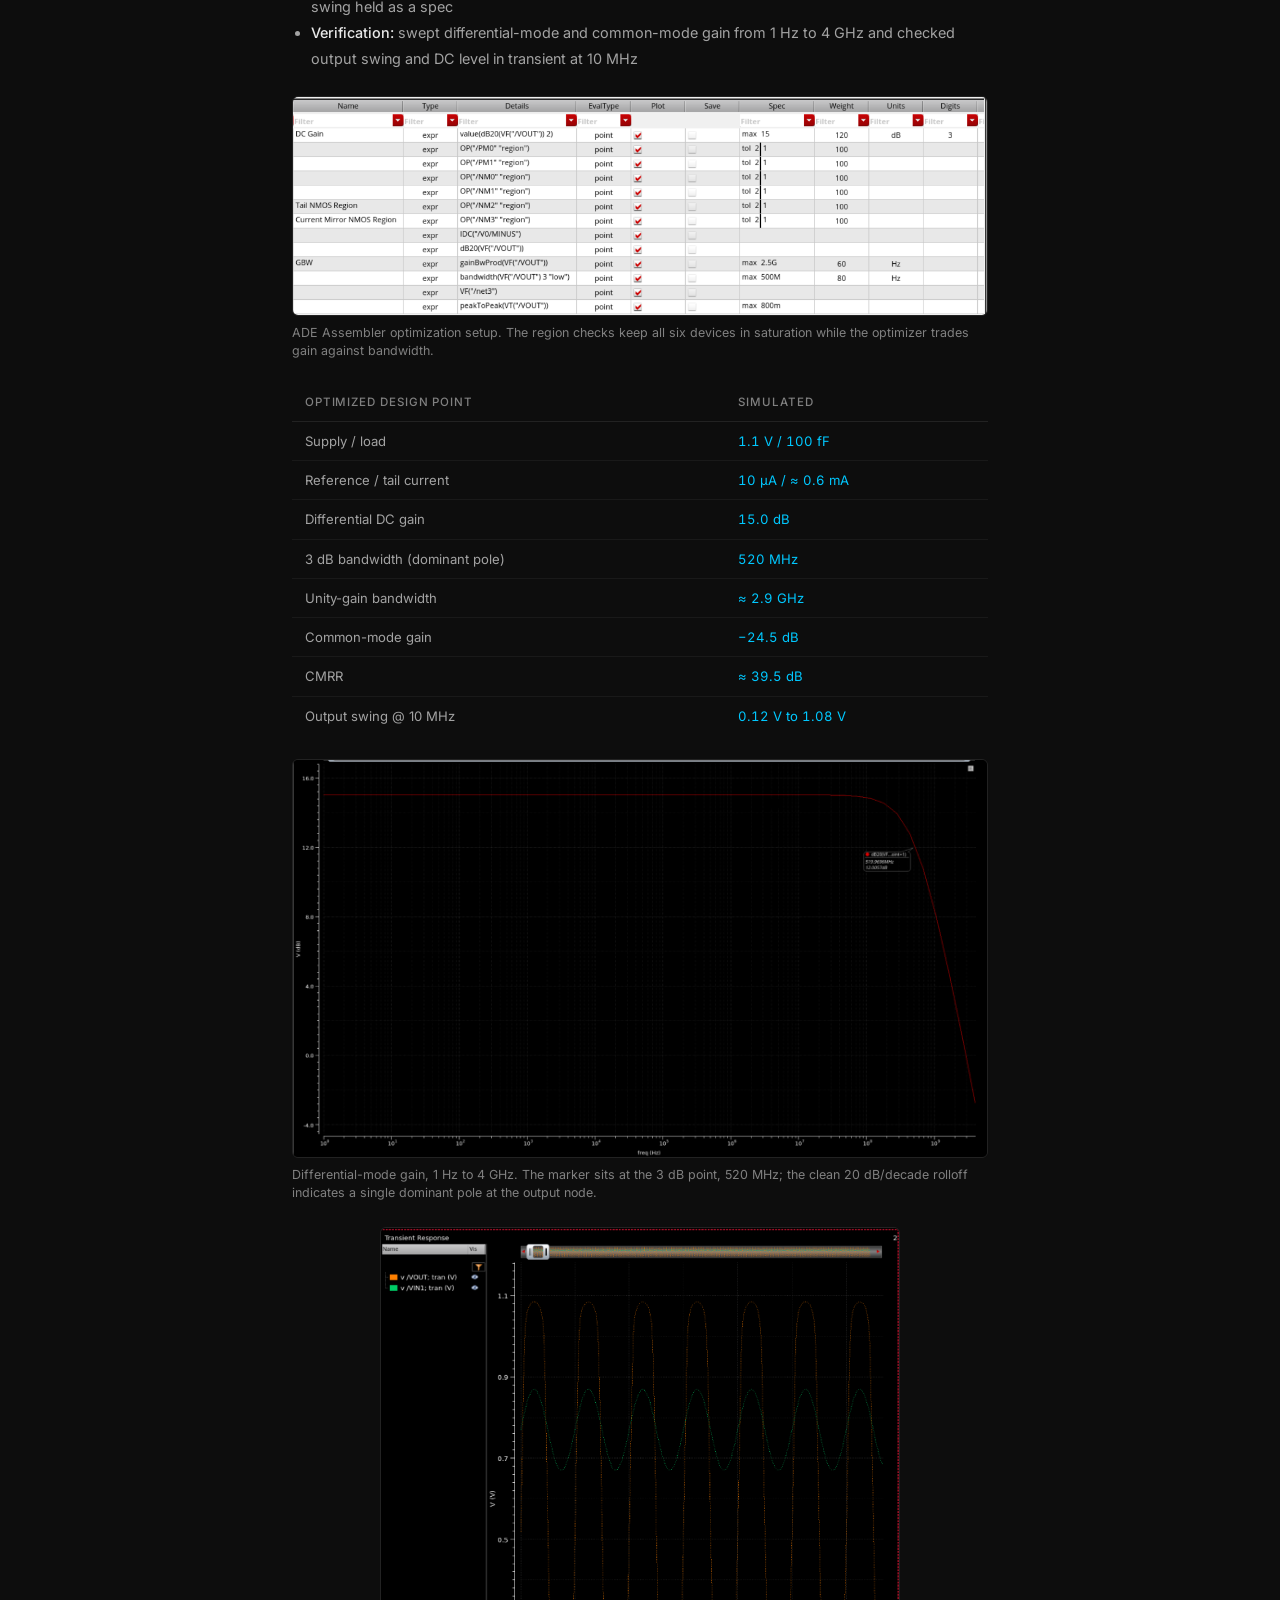
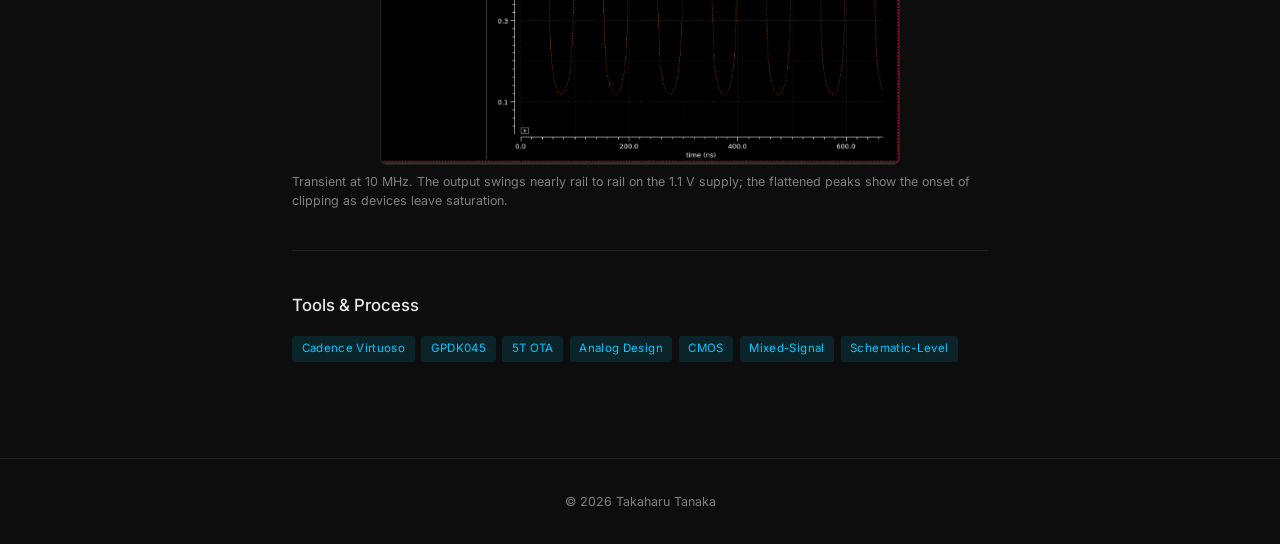
==== commit d6888537: "Note the later 1.2 mA bias revision on the OTA page Co-Authored-By: Claude Fable 5.1 <noreply@anthro" ====
--- a/projects/5t-ota.html
+++ b/projects/5t-ota.html
@@ -40,6 +40,10 @@
     The 5T OTA topology uses a differential input pair with a current mirror load and a tail current source,
     biased at a steady 1.5 mA. Design choices were driven by gain-bandwidth trade-offs and maximizing output swing
     within the 45nm process constraints.
+  </p>
+  <p>
+    A later revision brought the bias current down from 1.5 mA to about 1.2 mA. The results below are from the
+    1.5 mA version that was fully characterized.
   </p>
 
   <div class="highlight-box">
